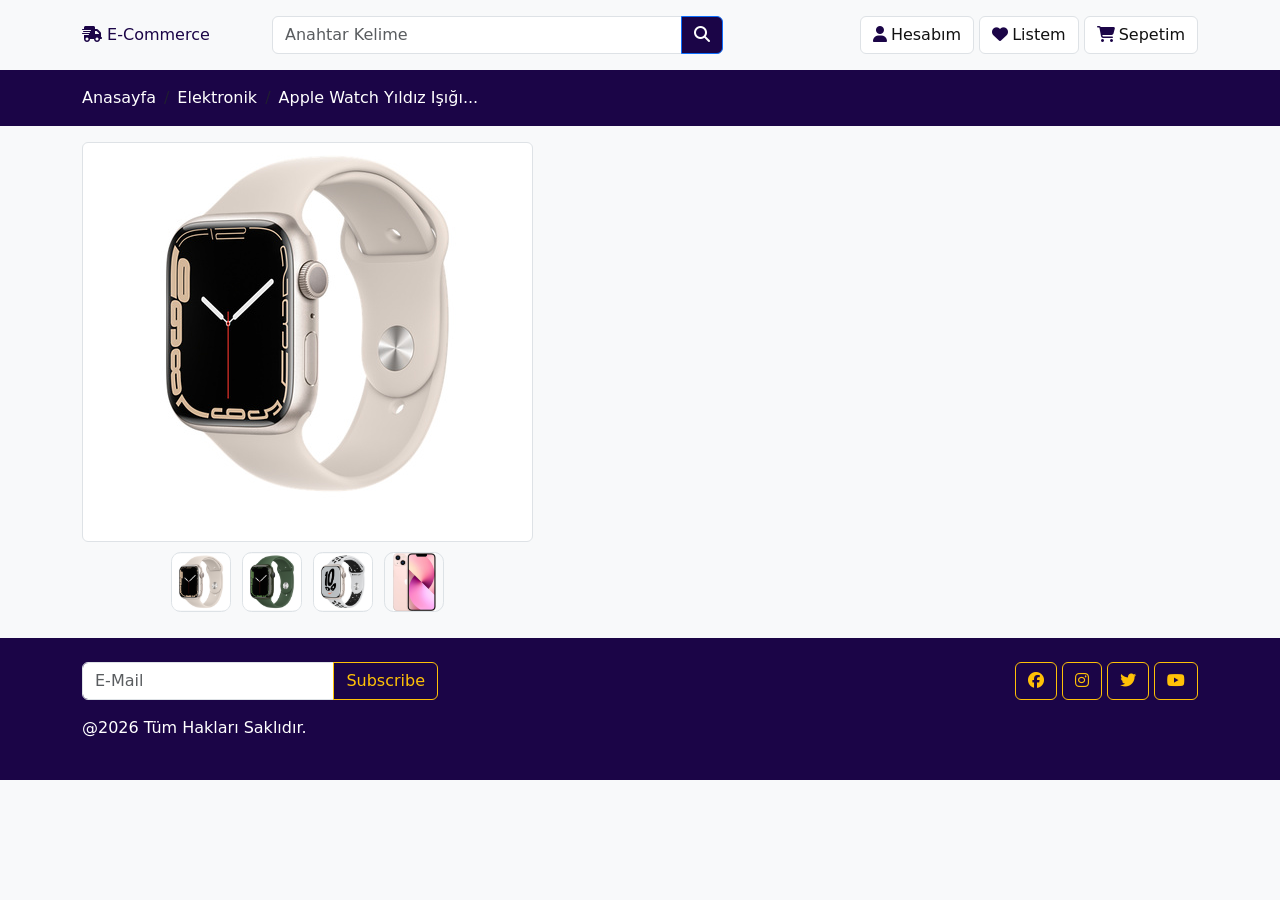
==== js/details.html @ 03932afd "feat: add details section to the website" ====
<!doctype html>
<html lang="en">
  <head>
    <meta charset="UTF-8" />
    <meta name="viewport" content="width=device-width, initial-scale=1.0" />
    <link
      rel="stylesheet"
      href="https://cdnjs.cloudflare.com/ajax/libs/bootstrap/5.3.3/css/bootstrap.min.css"
    />
    <link
      rel="stylesheet"
      href="https://cdnjs.cloudflare.com/ajax/libs/font-awesome/6.5.1/css/all.min.css"
    />
    <link rel="stylesheet" href="../css/style.css" />
    <title>E-Commerce</title>
  </head>
  <body class="bg-light">
    <header>
      <section class="top-bar">
        <div class="container">
          <div class="row gy-2 align-items-center">
            <div class="col-lg-2 col-sm-4 col-4">
              <a href="index.html" class="navbar-brand"
                ><i class="fa-solid fa-truck-fast"></i> E-Commerce</a
              >
            </div>

            <div class="col-lg-5 col-sm-8 col-8 order-lg-last">
              <div class="text-end">
                <a href="#" class="btn btn-light"
                  ><i class="fa fa-user"></i
                  ><span class="ms-1 d-none d-sm-inline-block"> Hesabım</span>
                </a>
                <a href="#" class="btn btn-light"
                  ><i class="fa fa-heart"></i
                  ><span class="ms-1 d-none d-sm-inline-block"> Listem</span></a
                >
                <a href="#" class="btn btn-light"
                  ><i class="fa fa-shopping-cart"></i
                  ><span class="ms-1 d-none d-sm-inline-block">
                    Sepetim</span
                  ></a
                >
              </div>
            </div>
            <div class="col-lg-5 col-sm-12">
              <form>
                <div class="input-group">
                  <input
                    type="text"
                    placeholder="Anahtar Kelime"
                    class="form-control"
                  />
                  <button class="btn btn-primary">
                    <i class="fa fa-search"></i>
                  </button>
                </div>
              </form>
            </div>
          </div>
        </div>
      </section>

      <section class="bg-primary p-3">
        <div class="container">
          <nav>
            <ol class="breadcrumb mb-0">
              <li class="breadcrumb-item">
                <a href="index.html">Anasayfa</a>
              </li>
              <li class="breadcrumb-item">
                <a href="#">Elektronik</a>
              </li>
              <li class="breadcrumb-item">Apple Watch Yıldız Işığı...</li>
            </ol>
          </nav>
        </div>
      </section>
    </header>

    <section class="mt-3">
      <div class="container">
        <div class="row">
          <div class="col-lg-5">
            <!-- Resimler -->
            <div class="gallery-wrap">
              <div class="img-big-wrap img-thumbnail">
                <a href="../img/1-big.jpeg" data-type="image" data-fslightbox>
                  <img src="../img/1.jpeg" alt="" />
                </a>
              </div>
              <div class="thumbs-wrap">
                <a href="../img/1-big.jpeg" data-type="image" data-fslightbox>
                  <img src="../img/1.jpeg" height="60px" alt="" />
                </a>
                <a href="../img/2-big.jpeg" data-type="image" data-fslightbox>
                  <img src="../img/2.jpeg" height="60px" alt="" />
                </a>
                <a href="../img/3-big.jpeg" data-type="image" data-fslightbox>
                  <img src="../img/3.jpeg" height="60px" alt="" />
                </a>
                <a href="../img/4-big.jpeg" data-type="image" data-fslightbox>
                  <img src="../img/4.jpeg" height="60px" alt="" />
                </a>
              </div>
            </div>
          </div>
          <div class="col-lg-7">
            <!-- Ürün Detayları -->
          </div>
        </div>
      </div>
    </section>

    <footer class="mt-3 py-4 bg-primary">
      <div class="container">
        <div class="row gy-3">
          <div class="col-md-6 col-lg-4">
            <form>
              <div class="input-group">
                <input type="email" class="form-control" placeholder="E-Mail" />
                <button type="button" class="btn btn-outline-warning">
                  Subscribe
                </button>
              </div>
            </form>
          </div>
          <div class="col-md-6 col-lg-8">
            <nav class="text-center text-md-end">
              <a href="#" class="btn bt-icon btn-outline-warning"
                ><i class="fab fa-facebook"></i
              ></a>
              <a href="#" class="btn bt-icon btn-outline-warning"
                ><i class="fab fa-instagram"></i
              ></a>
              <a href="#" class="btn bt-icon btn-outline-warning"
                ><i class="fab fa-twitter"></i
              ></a>
              <a href="#" class="btn bt-icon btn-outline-warning"
                ><i class="fab fa-youtube"></i
              ></a>
            </nav>
          </div>
          <div class="col-12">
            <p class="text-center text-md-start text-white">
              @2026 Tüm Hakları Saklıdır.
            </p>
          </div>
        </div>
      </div>
    </footer>

    <script src="fslightbox.js"></script>

    <script src="https://cdnjs.cloudflare.com/ajax/libs/bootstrap/5.3.3/js/bootstrap.bundle.min.js"></script>
  </body>
</html>
---- css/style.css ----
:root {
  --primary: #1b0547;
}

.top-bar {
  padding-top: 1rem;
  padding-bottom: 1rem;
}

.btn-light {
  background-color: #fff;
  border-color: #dee2e6;
  color: #111;
}

.btn-primary,
.bg-primary {
  background-color: var(--primary) !important;
}

.navbar-brand {
  color: var(--primary);
}

.btn-light i {
  color: var(--primary);
}

.slider_nav {
  max-height: 250px;
}

@media (min-width: 1200px) {
  .slider_nav {
    max-height: 300px;
  }
}

@media (min-width: 1400px) {
  .slider_nav {
    max-height: 350px;
  }
}

.carousel-inner img {
  border-radius: 1rem;
}

.navbar .nav-link {
  color: #ffffff !important;
}

.nav-link {
  color: var(--primary);
}

.navbar .nav-link:hover {
  opacity: 0.5;
}

.img-wrap {
  position: relative;
  padding: 1rem;
}

.img-wrap .badge {
  position: absolute;
  top: 10px;
  right: 10px;
}

.info-wrap {
  padding: 0.5rem;
}

.title {
  display: block;
  text-decoration: none;
  color: #51585e;
}

.price-wrap .price-discount {
  font-size: 1.1rem;
}

.breadcrumb a {
  color: #fff;
  text-decoration: none;
}
.breadcrumb a:hover {
  opacity: 0.5;
}
.breadcrumb .breadcrumb-item {
  color: #fff;
}

/* gallery */
.gallery-wrap .img-big-wrap {
  width: 100%;
  height: 400px;
  margin-bottom: 7px;
  text-align: center;
}

.gallery-wrap .thumbs-wrap {
  text-align: center;
}

.gallery-wrap .thumbs-wrap img {
  width: 100%;
  height: 100%;
  cursor: pointer;
  object-fit: contain;
}

.gallery-wrap .thumbs-wrap a {
  width: 60px;
  height: 60px;
  border: 1px solid #dde2e6;
  border-radius: 0.6rem;
  margin: 3px;
  display: inline-block;
  overflow: hidden;
}

@media (max-width: 578px) {
  .img-wrap img {
    height: 200px;
    object-fit: contain;
  }
}
@media (min-width: 578px) {
  .img-wrap img {
    height: 200px;
    object-fit: contain;
  }
}
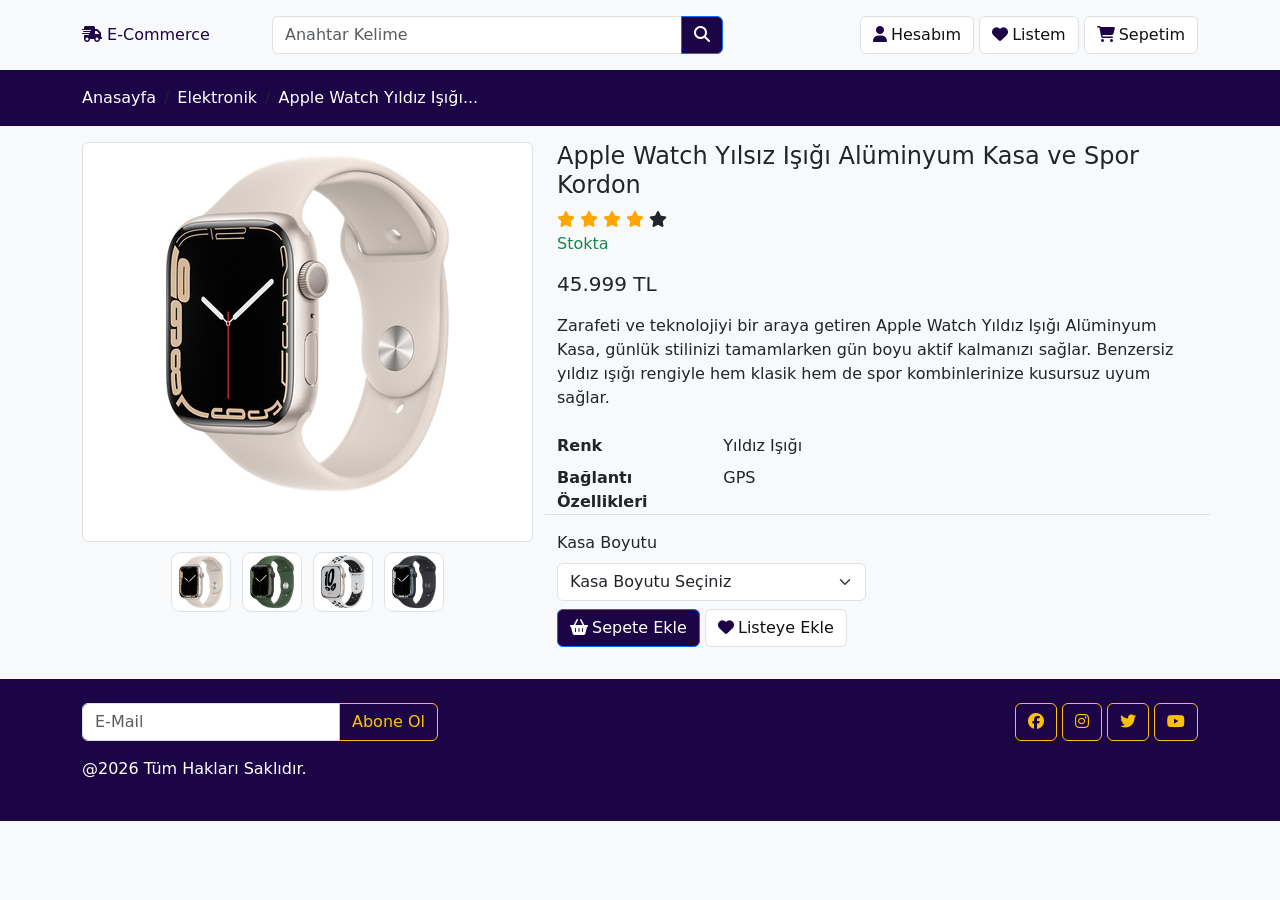
==== commit b3d845c8: "feat: add product details section and update subscription button text" ====
--- a/js/details.html
+++ b/js/details.html
@@ -99,14 +99,60 @@
                 <a href="../img/3-big.jpeg" data-type="image" data-fslightbox>
                   <img src="../img/3.jpeg" height="60px" alt="" />
                 </a>
-                <a href="../img/4-big.jpeg" data-type="image" data-fslightbox>
-                  <img src="../img/4.jpeg" height="60px" alt="" />
+                <a href="../img/5-big.jpeg" data-type="image" data-fslightbox>
+                  <img src="../img/5.jpeg" height="60px" alt="" />
                 </a>
               </div>
             </div>
           </div>
           <div class="col-lg-7">
             <!-- Ürün Detayları -->
+            <article>
+              <h4 class="title text-dark">
+                Apple Watch Yılsız Işığı Alüminyum Kasa ve Spor Kordon
+              </h4>
+              <div class="rating-wrap">
+                <span class="fa fa-star checked"></span>
+                <span class="fa fa-star checked"></span>
+                <span class="fa fa-star checked"></span>
+                <span class="fa fa-star checked"></span>
+                <span class="fa fa-star"></span>
+              </div>
+              <p class="text-success">Stokta</p>
+              <div class="mb-3"><b class="price h5">45.999 TL</b></div>
+              <div class="product-description">
+                Zarafeti ve teknolojiyi bir araya getiren Apple Watch Yıldız
+                Işığı Alüminyum Kasa, günlük stilinizi tamamlarken gün boyu
+                aktif kalmanızı sağlar. Benzersiz yıldız ışığı rengiyle hem
+                klasik hem de spor kombinlerinize kusursuz uyum sağlar.
+              </div>
+              <dl class="row border-bottom mt-4">
+                <dt class="col-3">Renk</dt>
+                <dd class="col-9">Yıldız Işığı</dd>
+                <dt class="col-3">Bağlantı Özellikleri</dt>
+                <dd class="col-9">GPS</dd>
+              </dl>
+              <div class="row mb-3">
+                <div class="col-mb-4 col-6">
+                  <label class="form-label">Kasa Boyutu</label>
+                  <select class="form-select">
+                    <option value="" disabled selected>
+                      Kasa Boyutu Seçiniz
+                    </option>
+                    <option value="">41 mm</option>
+                    <option value="">45 mm</option>
+                  </select>
+                </div>
+                <div class="buttons">
+                  <a href="#" class="btn btn-primary mt-2">
+                    <i class="fa fa-shopping-basket me-1"></i>Sepete Ekle</a
+                  >
+                  <a href="#" class="btn btn-light mt-2">
+                    <i class="fa fa-heart basket me-1"></i>Listeye Ekle</a
+                  >
+                </div>
+              </div>
+            </article>
           </div>
         </div>
       </div>
@@ -120,7 +166,7 @@
               <div class="input-group">
                 <input type="email" class="form-control" placeholder="E-Mail" />
                 <button type="button" class="btn btn-outline-warning">
-                  Subscribe
+                  Abone Ol
                 </button>
               </div>
             </form>
--- a/css/style.css
+++ b/css/style.css
@@ -94,6 +94,10 @@
   color: #fff;
 }
 
+.checked {
+  color: orange;
+}
+
 /* gallery */
 .gallery-wrap .img-big-wrap {
   width: 100%;
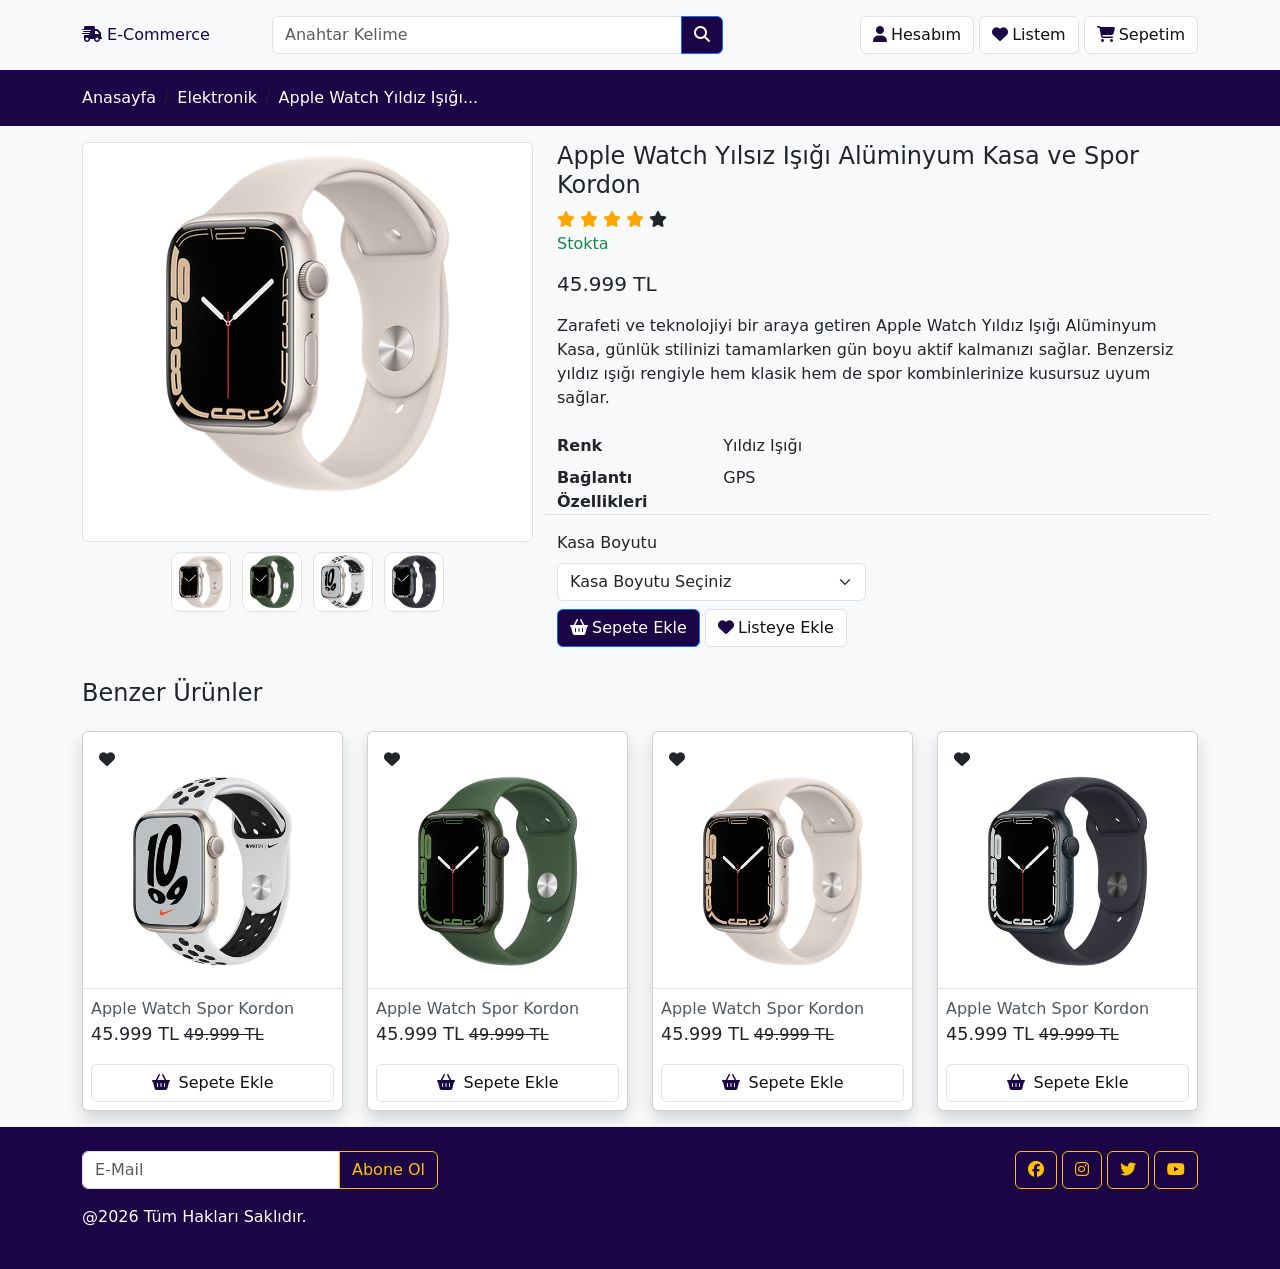
==== commit da52e8a6: "feat: add similar products section to product details page" ====
--- a/js/details.html
+++ b/js/details.html
@@ -158,6 +158,98 @@
       </div>
     </section>
 
+    <section class="mt-3">
+      <div class="container">
+        <h4 class="mb-4">Benzer Ürünler</h4>
+        <div class="row gy-3">
+          <div class="col-lg-3 col-sm-6">
+            <div class="card shadow">
+              <div class="img-wrap">
+                <span class="fa fa-ragular fa-heart"></span>
+                <img src="../img/3.jpeg" alt="ürün 1" class="card-img-top" />
+              </div>
+              <div class="border-top info-wrap">
+                <a href="#" class="title text-truncate"
+                  >Apple Watch Spor Kordon</a
+                >
+                <div class="price-wrap mb-3">
+                  <span class="price-discount">45.999 TL</span>
+                  <del class="price">49.999 TL</del>
+                </div>
+                <a href="" class="btn btn-light w-100">
+                  <i class="fa fa-shopping-basket me-1"></i>
+                  Sepete Ekle
+                </a>
+              </div>
+            </div>
+          </div>
+          <div class="col-lg-3 col-sm-6">
+            <div class="card shadow">
+              <div class="img-wrap">
+                <span class="fa fa-ragular fa-heart"></span>
+                <img src="../img/2.jpeg" alt="ürün 1" class="card-img-top" />
+              </div>
+              <div class="border-top info-wrap">
+                <a href="#" class="title text-truncate"
+                  >Apple Watch Spor Kordon</a
+                >
+                <div class="price-wrap mb-3">
+                  <span class="price-discount">45.999 TL</span>
+                  <del class="price">49.999 TL</del>
+                </div>
+                <a href="" class="btn btn-light w-100">
+                  <i class="fa fa-shopping-basket me-1"></i>
+                  Sepete Ekle
+                </a>
+              </div>
+            </div>
+          </div>
+          <div class="col-lg-3 col-sm-6">
+            <div class="card shadow">
+              <div class="img-wrap">
+                <span class="fa fa-ragular fa-heart"></span>
+                <img src="../img/1.jpeg" alt="ürün 1" class="card-img-top" />
+              </div>
+              <div class="border-top info-wrap">
+                <a href="#" class="title text-truncate"
+                  >Apple Watch Spor Kordon</a
+                >
+                <div class="price-wrap mb-3">
+                  <span class="price-discount">45.999 TL</span>
+                  <del class="price">49.999 TL</del>
+                </div>
+                <a href="" class="btn btn-light w-100">
+                  <i class="fa fa-shopping-basket me-1"></i>
+                  Sepete Ekle
+                </a>
+              </div>
+            </div>
+          </div>
+          <div class="col-lg-3 col-sm-6">
+            <div class="card shadow">
+              <div class="img-wrap">
+                <span class="fa fa-ragular fa-heart"></span>
+                <img src="../img/5.jpeg" alt="ürün 1" class="card-img-top" />
+              </div>
+              <div class="border-top info-wrap">
+                <a href="#" class="title text-truncate"
+                  >Apple Watch Spor Kordon</a
+                >
+                <div class="price-wrap mb-3">
+                  <span class="price-discount">45.999 TL</span>
+                  <del class="price">49.999 TL</del>
+                </div>
+                <a href="" class="btn btn-light w-100">
+                  <i class="fa fa-shopping-basket me-1"></i>
+                  Sepete Ekle
+                </a>
+              </div>
+            </div>
+          </div>
+        </div>
+      </div>
+    </section>
+
     <footer class="mt-3 py-4 bg-primary">
       <div class="container">
         <div class="row gy-3">
--- a/css/style.css
+++ b/css/style.css
@@ -63,7 +63,7 @@
   padding: 1rem;
 }
 
-.img-wrap .badge {
+.img-wrap .span {
   position: absolute;
   top: 10px;
   right: 10px;
